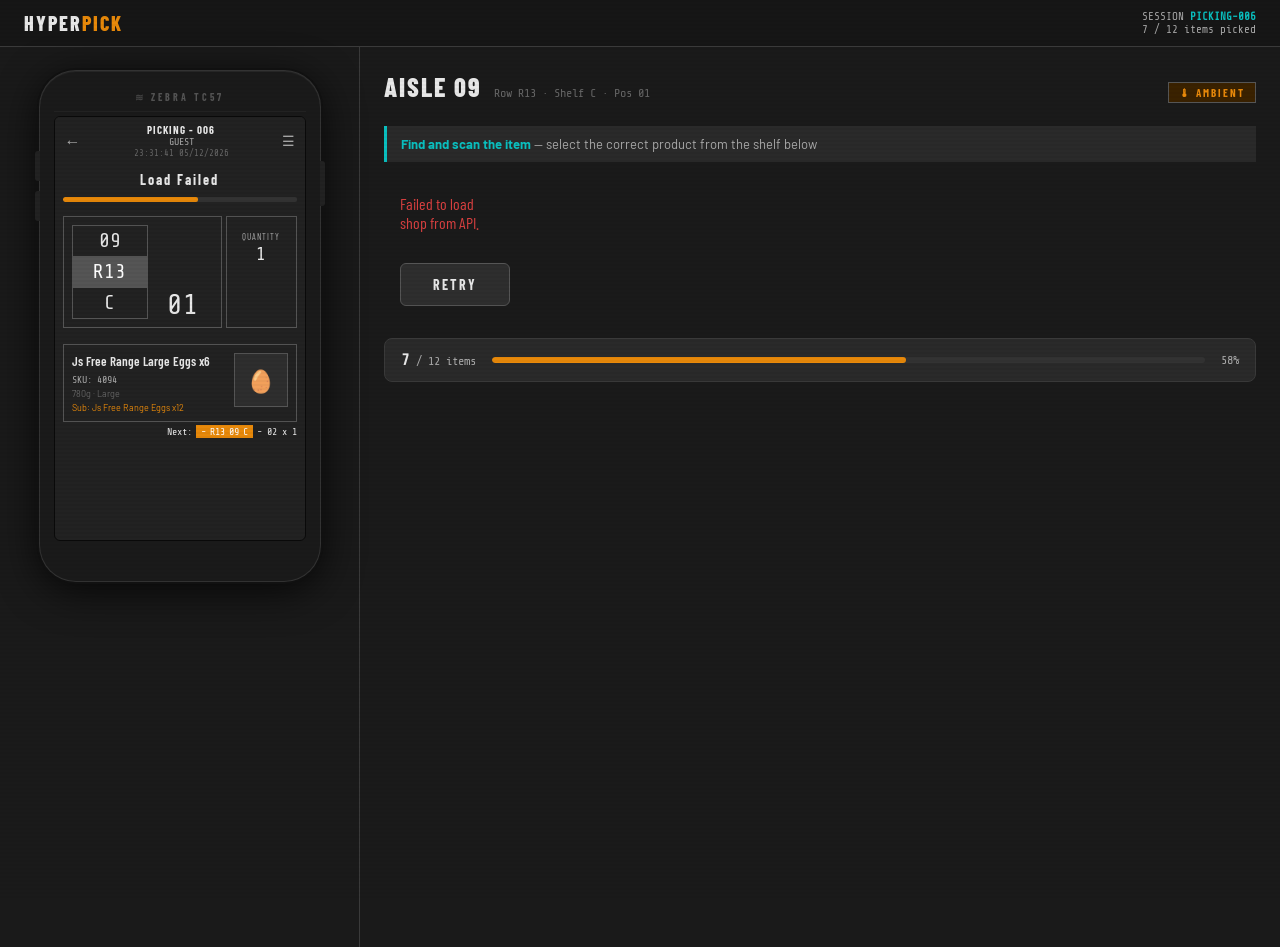
==== picksim-main.html @ 4a32a8c7 "Update" ====
<!DOCTYPE html>
<html lang="en">
<head>
<meta charset="UTF-8">
<meta name="viewport" content="width=device-width, initial-scale=1.0">
<title>HyperPick — Pick Simulator</title>
<link rel="preconnect" href="https://fonts.googleapis.com">
<link href="https://fonts.googleapis.com/css2?family=Share+Tech+Mono&family=Barlow+Condensed:wght@400;600;700;800&family=Barlow:wght@400;500;600&display=swap" rel="stylesheet">
<link rel="stylesheet" href="hyperpick.css">
</head>
<body>

<nav class="top-nav">
  <div class="logo">Hyper<span>Pick</span></div>
  <div class="session-info">
    SESSION <strong id="session-id">PICKING-006</strong><br>
    <span id="nav-progress">7 / 12 items picked</span>
  </div>
</nav>

<div class="main">

  <div class="handset-col">
    <div class="handset-device">
      <div class="zebra-bar">ZEBRA TC57</div>
      <div class="handset-screen">

        <div class="screen-header">
          <div class="back-btn">←</div>
          <div class="pick-info">
            <div class="pick-id" id="h-pick-id">PICKING - 006</div>
            <div class="picker-name">GUEST</div>
            <div class="pick-time" id="h-time">06:42:14 · 16/05/2025</div>
          </div>
          <div class="menu-btn">☰</div>
        </div>

        <div class="scan-prompt" id="h-prompt">Scan SKU</div>

        <div class="progress-bars">
          <div class="prog-bar-track">
            <div class="prog-bar-fill" id="h-prog-bar" style="width:58%"></div>
          </div>
        </div>

        <div class="location-grid" id="h-location">
          <div class="loc-stack-outer">
            <div class="loc-stack">
              <div class="loc-block">
                <div class="loc-val" id="h-aisle">09</div>
              </div>
              <div class="loc-block highlight">
                <div class="loc-val" id="h-row">R13</div>
              </div>
              <div class="loc-block">
                <div class="loc-val" id="h-shelf">C</div>
              </div>
            </div>
            <div class="loc-pos-block">
              <div class="loc-val" id="h-pos">01</div>
            </div>
          </div>
          <div class="qty-block">
            <div class="loc-label">Quantity</div>
            <div class="qty-val" id="h-qty">1</div>
          </div>
        </div>

        <div class="item-card">
          <div class="item-info">
            <div class="item-name" id="h-item-name">Js Free Range Large Eggs x6</div>
            <div class="item-sku" id="h-sku">SKU: 4094</div>
            <div class="item-meta" id="h-meta">780g · Large</div>
            <div class="item-sub" id="h-sub">Sub: Js Free Range Eggs x12</div>
          </div>
          <div class="item-img-box" id="h-img">🥚</div>
        </div>

        <div class="next-bar" id="h-next">
          <span class="next-label">Next: </span>
          <span class="next-tags-group">
            <span class="next-tag">-</span>
            <span class="next-tag" id="h-next-row">R13</span>
            <span class="next-tag" id="h-next-aisle">09</span>
            <span class="next-tag" id="h-next-shelf">C</span>
          </span>
          <span class="next-info" id="h-next-qty">- 02 x 1</span>
        </div>

        <div class="tote-prompt" id="h-tote-prompt">
          <div class="tote-label">Place in Tote</div>
          <div class="tote-number" id="h-tote-num">T · 04</div>
        </div>

        <div class="error-bar" id="h-error">
          <div class="error-text" id="h-error-text">WRONG ITEM</div>
        </div>

        <!-- Hamburger menu overlay — lives inside handset-screen -->
        <div class="menu-overlay" id="menu-overlay">
          <div class="menu-items">
            <div class="menu-item menu-item-orange">Item Not Available</div>
            <div class="menu-item">Location Updating</div>
            <div class="menu-item">Skip Item</div>
            <div class="menu-item">Skip Bay</div>
            <div class="menu-item">Poor Quality</div>
            <div class="menu-item">Tote Info</div>
            <div class="menu-item">Tote positions</div>
            <div class="menu-item">Call Supervisor</div>
          </div>
        </div>
      </div>
    </div>
  </div>

  <div class="aisle-col" id="aisle-col">

    <div id="pick-view">
      <div class="aisle-header" style="margin-bottom:16px;">
        <h2 id="a-aisle-title">Aisle 09</h2>
        <div class="aisle-sub" id="a-loc-sub">Row R13 · Shelf C · Pos 01</div>
        <div class="aisle-badge">🌡 AMBIENT</div>
      </div>
      <div class="instruction">
        <strong>Find and scan the item</strong> — select the correct product from the shelf below
      </div>
      <div class="items-grid" id="items-grid" style="margin-top:16px;"></div>
    </div>

    <div class="tote-section" id="tote-section">
      <div class="tote-section-header">📦 Select Tote</div>
      <div class="instruction">
        <strong>Place item in tote</strong> — scan the correct tote barcode on your trolley
      </div>
      <div class="totes-grid" id="totes-grid"></div>
    </div>

    <div class="session-complete" id="session-complete">
      <div class="complete-icon">✅</div>
      <div class="complete-title">Shop Complete!</div>
      <div class="complete-sub" id="complete-stats">All 12 items picked · Session PICKING-006</div>
      <button class="restart-btn" onclick="initSession()">Start New Session</button>
    </div>

    <div class="progress-footer" id="progress-footer">
      <div class="prog-text"><strong id="pf-picked">7</strong> / <span id="pf-total">12</span> items</div>
      <div class="prog-track-wide">
        <div class="prog-fill-wide" id="pf-bar" style="width:58%"></div>
      </div>
      <div class="prog-text" id="pf-pct">58%</div>
    </div>
  </div>
</div>

<script>
const API = "https://shop.hyperionserver.uk";

function toggleMenu() {
  const overlay = document.getElementById("menu-overlay");
  overlay.classList.toggle("visible");
  const t = document.getElementById("h-time");
  if (t) document.getElementById("menu-time").textContent = t.textContent;
}
document.querySelectorAll(".menu-btn").forEach(btn => btn.addEventListener("click", toggleMenu));
document.querySelectorAll(".back-btn").forEach(btn => btn.addEventListener("click", () => history.back()));

let session = {
  id: "PICKING-006", picker: "GUEST",
  pickList: [], currentIdx: 0, phase: "item",
  correctItemId: null, correctTote: null
};

function saveSession() {
  sessionStorage.setItem("hyperpick_session", JSON.stringify({
    pickList:   session.pickList,
    currentIdx: session.currentIdx,
    id:         session.id,
    picker:     session.picker
  }));
}

function shuffle(arr) {
  const a = [...arr];
  for (let i = a.length - 1; i > 0; i--) {
    const j = Math.floor(Math.random() * (i + 1));
    [a[i], a[j]] = [a[j], a[i]];
  }
  return a;
}
function fmt2(n) { return String(n).padStart(2, "0"); }
function updateClock() {
  const now = new Date();
  const t = `${fmt2(now.getHours())}:${fmt2(now.getMinutes())}:${fmt2(now.getSeconds())}`;
  const d = `${fmt2(now.getDate())}/${fmt2(now.getMonth()+1)}/${now.getFullYear()}`;
  document.getElementById("h-time").textContent = `${t} ${d}`;
}

// Show a loading state while fetching
function showLoading() {
  document.getElementById("h-prompt").textContent = "Loading...";
  document.getElementById("pick-view").style.display = "none";
  document.getElementById("progress-footer").style.display = "none";
}

function showLoadError() {
  document.getElementById("h-prompt").textContent = "Load Failed";
  document.getElementById("items-grid").innerHTML = `
    <div style="color:var(--red);font-family:var(--font-ui);padding:16px;">
      Failed to load shop from API.<br><br>
      <button class="restart-btn" onclick="initSession()">Retry</button>
    </div>`;
  document.getElementById("pick-view").style.display = "";
  document.getElementById("progress-footer").style.display = "";
}

async function initSession() {
  showLoading();
  try {
    const res = await fetch(`${API}/generate-shop`);
    if (!res.ok) throw new Error(`API returned ${res.status}`);
    const data = await res.json();

    // Map API response to the format renderCurrent() expects
    session.pickList = data.pick_list.map((item, idx) => ({
      id:       idx,
      name:     item.name,
      sku:      item.sku,
      emoji:    item.emoji,
      weight:   "",
      size:     item.size,
      aisle:    item.aisle,
      row:      item.row,
      shelf:    item.shelf,
      pos:      item.position,
      qty:      item.quantity,
      sub:      null,
      tote:     item.tote,       // pre-assigned tote from API
      allowSub: item.allow_sub,
    }));

    session.currentIdx = 0;
    session.phase      = "item";
    session.id         = "PICKING-" + fmt2(Math.floor(Math.random() * 99) + 1);

    document.getElementById("session-id").textContent = session.id;
    document.getElementById("session-complete").classList.remove("visible");
    document.getElementById("progress-footer").style.display = "";
    document.getElementById("pick-view").style.display = "";

    renderCurrent();
  } catch (e) {
    console.error("initSession failed:", e);
    showLoadError();
  }
}

function renderCurrent() {
  if (session.currentIdx >= session.pickList.length) { showComplete(); return; }
  session.phase = "item";
  const item = session.pickList[session.currentIdx];
  session.correctItemId = item.id;
  session.correctTote   = item.tote;  // use pre-assigned tote from API

  const total  = session.pickList.length;
  const picked = session.currentIdx;
  const pct    = Math.round((picked / total) * 100);
  const pctStr = pct + "%";

  document.getElementById("h-pick-id").textContent  = session.id;
  document.getElementById("h-aisle").textContent     = item.aisle;
  document.getElementById("h-row").textContent       = item.row;
  document.getElementById("h-shelf").textContent     = item.shelf;
  document.getElementById("h-pos").textContent       = item.pos;
  document.getElementById("h-qty").textContent       = item.qty;
  document.getElementById("h-item-name").textContent = item.name;
  document.getElementById("h-sku").textContent       = `SKU: ${item.sku}`;
  document.getElementById("h-meta").textContent      = `${item.size}`;
  document.getElementById("h-sub").textContent       = item.allowSub ? "Substitution allowed" : "No substitution";
  document.getElementById("h-img").textContent       = item.emoji;
  document.getElementById("h-prompt").textContent    = "Scan SKU";
  document.getElementById("h-tote-prompt").classList.remove("visible");
  document.getElementById("h-error").classList.remove("visible");

  const next = session.pickList[session.currentIdx + 1];
  if (next) {
    document.getElementById("h-next-row").textContent   = next.row;
    document.getElementById("h-next-aisle").textContent = next.aisle;
    document.getElementById("h-next-shelf").textContent = next.shelf;
    document.getElementById("h-next-qty").textContent   = `— ${next.pos} x ${next.qty}`;
  } else {
    // Last item — clear next bar
    document.getElementById("h-next-row").textContent   = "-";
    document.getElementById("h-next-aisle").textContent = "-";
    document.getElementById("h-next-shelf").textContent = "-";
    document.getElementById("h-next-qty").textContent   = "";
  }

  document.getElementById("h-prog-bar").style.width    = pctStr;
  document.getElementById("a-aisle-title").textContent = `Aisle ${item.aisle}`;
  document.getElementById("a-loc-sub").textContent     = `Row ${item.row} · Shelf ${item.shelf} · Pos ${item.pos}`;
  document.getElementById("pf-picked").textContent     = picked;
  document.getElementById("pf-total").textContent      = total;
  document.getElementById("pf-bar").style.width        = pctStr;
  document.getElementById("pf-pct").textContent        = pctStr;
  document.getElementById("nav-progress").textContent  = `${picked} / ${total} items picked`;

  // Get other items from same aisle first, fall back to any other item
    const sameAisle = session.pickList.filter(i => i.id !== item.id && i.aisle === item.aisle);
    const otherItems = session.pickList.filter(i => i.id !== item.id && i.aisle !== item.aisle);

    // Fill up to 7 distractors with same-aisle items first, then pad with others
    const distractors = shuffle([
      ...shuffle(sameAisle).slice(0, 7),
      ...shuffle(otherItems)
    ]).slice(0, 7);

    const displayItems = shuffle([item, ...distractors]);

  const grid = document.getElementById("items-grid");
  grid.innerHTML = "";
  displayItems.forEach(di => {
    const tile = document.createElement("div");
    tile.className   = "item-tile";
    tile.dataset.id  = di.id;
    tile.innerHTML   = `
      <div class="tile-img">${di.emoji}</div>
      <div class="tile-name">${di.name}</div>
      <div class="tile-loc">${di.aisle} · ${di.row} · ${di.shelf}${di.pos}</div>
      <div class="tile-weight">${di.size}</div>
      <div class="tile-sku">SKU: ${di.sku}</div>
    `;
    tile.addEventListener("click", () => handleItemClick(tile, di.id));
    grid.appendChild(tile);
  });

  document.getElementById("pick-view").style.display = "";
  document.getElementById("tote-section").classList.remove("visible");
  updateActiveIPH();
}

let errorTimer = null;
function showError(msg) {
  const bar = document.getElementById("h-error");
  document.getElementById("h-error-text").textContent = msg;
  bar.classList.add("visible");
  if (errorTimer) clearTimeout(errorTimer);
  errorTimer = setTimeout(() => bar.classList.remove("visible"), 2000);
}

function handleItemClick(tile, clickedId) {
  if (session.phase !== "item") return;
  if (clickedId === session.correctItemId) {
    tile.classList.add("correct");
    document.querySelectorAll(".item-tile").forEach(t => { if (t !== tile) t.classList.add("dimmed"); });
    const item = session.pickList[session.currentIdx];
    if (item.qty > 1) {
      setTimeout(() => {
        saveSession();
        window.location.href = `picksim-quantity.html?item=${encodeURIComponent(item.name)}&qty=${item.qty}&tote=${session.correctTote}`;
      }, 400);
    } else {
      setTimeout(() => {
        saveSession();
        window.location.href = `picksim-tote.html?item=${encodeURIComponent(item.name)}&qty=${item.qty}&tote=${session.correctTote}&id=T${String(Math.floor(Math.random()*90000)+10000)}`;
      }, 400);
    }
  } else {
    tile.classList.add("wrong");
    setTimeout(() => tile.classList.remove("wrong"), 400);
    showError("WRONG ITEM");
  }
}

function showComplete() {
  document.getElementById("pick-view").style.display = "none";
  document.getElementById("tote-section").classList.remove("visible");
  document.getElementById("progress-footer").style.display = "none";
  document.getElementById("h-prompt").textContent = "Shop Complete";
  document.getElementById("h-prog-bar").style.width = "100%";
  document.getElementById("complete-stats").textContent =
    `All ${session.pickList.length} items picked · Session ${session.id}`;
  document.getElementById("session-complete").classList.add("visible");
  document.getElementById("nav-progress").textContent =
    `${session.pickList.length} / ${session.pickList.length} — Complete ✓`;
}

function boot() {
  const saved = sessionStorage.getItem("hyperpick_session");
  if (saved) {
    const s = JSON.parse(saved);
    session.pickList   = s.pickList;
    session.currentIdx = s.currentIdx;
    session.id         = s.id;
    session.picker     = s.picker;
    sessionStorage.removeItem("hyperpick_session");
    renderCurrent();
  } else {
    initSession();
  }
}

function updateActiveIPH() {
  const start  = parseInt(sessionStorage.getItem("hyperpick_shop_start") || "0");
  const picked = parseInt(sessionStorage.getItem("hyperpick_items_picked") || "0");
  if (!start || picked === 0) return;

  const elapsedHours = (Date.now() - start) / 3600000;
  const iph = Math.round(picked / elapsedHours);

  // Update the handset progress bar tooltip or add an IPH display
  document.getElementById("h-active-iph").textContent = `IPH: ${iph}`;
}

setInterval(updateClock, 1000);
setInterval(updateActiveIPH, 10000);
updateClock();
boot();
</script>
</body>
</html>
---- hyperpick.css ----
/* ═══════════════════════════════════════════
   HyperPick — Shared Stylesheet
   Used by: picksim.html, home.html, tote.html, quantity.html
   ═══════════════════════════════════════════ */

:root {
  --bg-dark:         #1a1a1a;
  --bg-panel:        #222222;
  --bg-panel-bright: #282828;
  --bg-card:         #2a2a2a;
  --bg-header:       #161616;
  --orange:          #e8890a;
  --orange-dim:      #3a2200;
  --teal:            #0abfbf;
  --teal-dim:        #032a2a;
  --text-primary:    #e8e8e8;
  --text-dim:        #aaaaaa;
  --text-muted:      #666666;
  --border:          #3a3a3a;
  --border-bright:   #555555;
  --red:             #d94040;
  --red-dim:         #3a1010;
  --handset-w:       360px;
  --font-mono:       'Share Tech Mono', monospace;
  --font-ui:         'Barlow Condensed', sans-serif;
  --font-body:       'Barlow', sans-serif;
}

*, *::before, *::after { box-sizing: border-box; margin: 0; padding: 0; }

body {
  background: var(--bg-dark);
  color: var(--text-primary);
  font-family: var(--font-body);
  min-height: 100vh;
  display: flex;
  flex-direction: column;
  overflow-x: hidden;
}

/* Scanline overlay */
body::before {
  content: '';
  position: fixed;
  inset: 0;
  background: repeating-linear-gradient(
    0deg,
    transparent, transparent 2px,
    rgba(0,0,0,0.03) 2px, rgba(0,0,0,0.03) 4px
  );
  pointer-events: none;
  z-index: 1000;
}

/* ─── TOP NAV ─── */
.top-nav {
  background: var(--bg-header);
  border-bottom: 1px solid var(--border);
  padding: 10px 24px;
  display: flex;
  align-items: center;
  justify-content: space-between;
  flex-shrink: 0;
}
.top-nav .logo {
  font-family: var(--font-ui);
  font-weight: 800;
  font-size: 20px;
  letter-spacing: 2px;
  color: var(--text-primary);
  text-transform: uppercase;
}
.top-nav .logo span { color: var(--orange); }
.top-nav .session-info {
  font-family: var(--font-mono);
  font-size: 11px;
  color: var(--text-dim);
  text-align: right;
}
.top-nav .session-info strong { color: var(--teal); }

/* ─── MAIN LAYOUT ─── */
.main {
  display: flex;
  flex: 1;
  gap: 0;
  align-items: stretch;
}

/* ─── HANDSET COLUMN ─── */
.handset-col {
  width: 360px;
  min-width: 360px;
  display: flex;
  flex-direction: column;
  align-items: center;
  padding: 24px 20px;
  background: var(--bg-dark);
  border-right: 1px solid var(--border);
  min-height: 100vh;
}

/* ─── DEVICE SHELL ─── */
.handset-device {
  width: 280px;
  min-height: 510px;
  background: #1a1a1a;
  border-radius: 36px;
  padding: 14px;
  padding-bottom: 40px;
  box-shadow:
    0 0 0 1px #333,
    0 0 0 3px #111,
    0 8px 40px rgba(0,0,0,0.8),
    inset 0 1px 0 rgba(255,255,255,0.05);
  position: relative;
  display: flex;
  flex-direction: column;
}

/* Side buttons */
.handset-device::before {
  content: '';
  position: absolute;
  left: -5px; top: 80px;
  width: 5px; height: 30px;
  background: #222;
  border-radius: 3px 0 0 3px;
  box-shadow: 0 40px 0 #222;
}
.handset-device::after {
  content: '';
  position: absolute;
  right: -5px; top: 90px;
  width: 5px; height: 45px;
  background: #222;
  border-radius: 0 3px 3px 0;
}

/* Zebra logo bar */
.zebra-bar {
  text-align: center;
  padding: 6px 0 8px;
  font-family: var(--font-ui);
  font-size: 10px;
  font-weight: 700;
  letter-spacing: 3px;
  color: #555;
  text-transform: uppercase;
  border-bottom: 1px solid #222;
  margin-bottom: 4px;
}
.zebra-bar::before { content: '≋ '; color: #444; }

/* ─── HANDSET SCREEN ─── */
.handset-screen {
  background: var(--bg-panel);
  border-radius: 6px;
  overflow: hidden;
  border: 1px solid #0a0a0a;
  flex: 1;
  display: flex;
  flex-direction: column;
  min-height: 0;
  position: relative;
}

/* Screen header */
.screen-header {
  background: var(--bg-panel);
  padding: 6px 10px;
  display: flex;
  align-items: center;
  justify-content: space-between;
}
.screen-header .back-btn,
.back-btn {
  font-size: 16px;
  color: var(--text-dim);
  cursor: pointer;
  line-height: 1;
}
.screen-header .pick-info,
.pick-info { text-align: center; flex: 1; }
.screen-header .pick-id,
.pick-id {
  font-family: var(--font-ui);
  font-size: 11px;
  font-weight: 700;
  letter-spacing: 1px;
  color: var(--text-primary);
}
.screen-header .picker-name,
.picker-name {
  font-family: var(--font-mono);
  font-size: 10px;
  color: var(--text-dim);
}
.screen-header .pick-time,
.pick-time {
  font-family: var(--font-mono);
  font-size: 9px;
  color: var(--text-muted);
  margin-top: 1px;
}
.screen-header .menu-btn,
.menu-btn {
  font-size: 14px;
  color: var(--text-dim);
  cursor: pointer;
}

/* Screen title (shared across tote, home, qty) */
.screen-title {
  text-align: center;
  padding: 12px 8px 10px;
  font-family: var(--font-ui);
  font-size: 18px;
  font-weight: 800;
  color: var(--text-primary);
  letter-spacing: 0.5px;
}

/* ─── PROGRESS BAR (picksim) ─── */
.progress-bars {
  padding: 4px 8px 6px;
  background: var(--bg-panel);
}
.prog-bar-track {
  height: 5px;
  background: #333;
  border-radius: 2px;
  overflow: hidden;
}
.prog-bar-fill {
  height: 100%;
  border-radius: 2px;
  transition: width 0.5s ease;
  background: var(--orange);
}

/* Scan prompt */
.scan-prompt {
  text-align: center;
  padding: 7px 8px 5px;
  font-family: var(--font-ui);
  font-size: 14px;
  font-weight: 700;
  letter-spacing: 2px;
  color: var(--text-primary);
  background: transparent;
}

/* ─── LOCATION GRID (picksim) ─── */
.location-grid {
  display: flex;
  flex-direction: row;
  gap: 4px;
  padding: 8px;
  align-items: stretch;
}
.loc-stack-outer {
  display: flex;
  flex-direction: row;
  flex: 1.9;
  border: 1px solid var(--border-bright);
  overflow: visible;
  gap: 4px;
  padding: 8px;
  align-items: stretch;
}
.loc-stack {
  display: flex;
  flex-direction: column;
  flex: 1.2;
  gap: 0;
}
.loc-block {
  background: transparent;
  border: 1px solid var(--border-bright);
  border-radius: 0;
  display: flex;
  align-items: center;
  justify-content: center;
  padding: 5px 0;
  flex: 1;
  margin-top: -1px;
}
.loc-stack .loc-block:first-child { margin-top: 0; }
.loc-block.highlight {
  background: var(--border-bright);
  border-color: var(--border-bright);
  z-index: 1;
  position: relative;
}
.loc-block.highlight .loc-val { color: #fff; }
.loc-block .loc-label {
  font-family: var(--font-mono);
  font-size: 8px;
  color: var(--text-muted);
  text-transform: uppercase;
  letter-spacing: 1px;
}
.loc-block .loc-val {
  font-family: var(--font-mono);
  font-size: 20px;
  font-weight: 400;
  color: var(--text-primary);
  line-height: 1;
}
.loc-pos-block {
  background: transparent;
  border: none;
  display: flex;
  flex-direction: column;
  align-items: center;
  justify-content: flex-end;
  padding: 0 8px;
  font-family: var(--font-mono);
  font-size: 8px;
  color: var(--text-muted);
  text-transform: uppercase;
  letter-spacing: 1px;
  flex: 0.7;
}
.loc-pos-block .loc-val {
  font-family: var(--font-mono);
  font-size: 28px;
  color: var(--text-primary);
  line-height: 1;
}
.qty-block {
  background: transparent;
  border: 1px solid var(--border-bright);
  display: flex;
  flex-direction: column;
  align-items: center;
  justify-content: flex-start;
  padding: 14px 8px;
  flex: 0.7;
  gap: 3px;
}
.qty-block .loc-label {
  font-family: var(--font-ui);
  font-size: 9px;
  color: var(--text-dim);
  letter-spacing: 1px;
  text-transform: uppercase;
}
.qty-block .qty-val {
  font-family: var(--font-mono);
  font-size: 18px;
  color: var(--text-primary);
  line-height: 1;
}

/* ─── ITEM CARD (picksim) ─── */
.item-card {
  margin: 8px 8px 0 8px;
  padding: 8px;
  border: 1px solid var(--border-bright);
  background: transparent;
  display: flex;
  align-items: flex-start;
  gap: 8px;
}
.item-card .item-info { flex: 1; }
.item-card .item-name {
  font-family: var(--font-ui);
  font-size: 13px;
  font-weight: 600;
  color: var(--text-primary);
  line-height: 1.3;
  margin-bottom: 4px;
}
.item-card .item-sku {
  font-family: var(--font-mono);
  font-size: 10px;
  color: var(--text-dim);
}
.item-card .item-meta {
  font-family: var(--font-body);
  font-size: 9px;
  color: var(--text-muted);
  margin-top: 3px;
}
.item-card .item-sub {
  font-size: 9px;
  color: var(--orange);
  margin-top: 3px;
  font-family: var(--font-body);
}
.item-img-box {
  width: 54px;
  height: 54px;
  background: #2e2e2e;
  border: 1px solid var(--border-bright);
  overflow: hidden;
  flex-shrink: 0;
  display: flex;
  align-items: center;
  justify-content: center;
  font-size: 22px;
}

/* ─── NEXT BAR (picksim) ─── */
.next-bar {
  padding: 3px 8px 6px 8px;
  background: transparent;
  display: flex;
  align-items: center;
  justify-content: flex-end;
  gap: 4px;
  flex-wrap: wrap;
}
.next-bar .next-label {
  font-family: var(--font-mono);
  font-size: 10px;
  color: var(--text-primary);
  flex-shrink: 0;
}
.next-tags-group {
  background: var(--orange);
  display: inline-flex;
  align-items: center;
  padding: 1px 5px;
  gap: 4px;
}
.next-bar .next-tag {
  font-family: var(--font-mono);
  font-size: 10px;
  background: transparent;
  color: #fff;
  border: none;
  padding: 0;
}
.next-bar .next-info {
  font-family: var(--font-mono);
  font-size: 10px;
  color: var(--text-primary);
}

/* ─── TOTE PROMPT (picksim) ─── */
.tote-prompt {
  display: none;
  padding: 8px;
  background: transparent;
  border-top: 1px solid var(--teal);
  text-align: center;
}
.tote-prompt.visible { display: block; }
.tote-prompt .tote-label {
  font-family: var(--font-ui);
  font-size: 11px;
  font-weight: 700;
  color: var(--teal);
  letter-spacing: 2px;
  text-transform: uppercase;
  margin-bottom: 4px;
}
.tote-prompt .tote-number {
  font-family: var(--font-mono);
  font-size: 28px;
  color: var(--teal);
  letter-spacing: 4px;
}

/* ─── ERROR BAR (shared) ─── */
.error-bar {
  display: none;
  padding: 7px 10px;
  background: var(--red);
  text-align: center;
  margin-top: auto;
}
.error-bar.visible { display: block; }
.error-bar .error-text {
  font-family: var(--font-ui);
  font-size: 13px;
  font-weight: 700;
  letter-spacing: 1px;
  color: #fff;
  text-transform: uppercase;
}

/* ─── RIGHT AISLE COLUMN (picksim) ─── */
.aisle-col {
  flex: 1;
  display: flex;
  flex-direction: column;
  padding: 24px;
  gap: 16px;
  overflow-y: auto;
}
.aisle-header { display: flex; align-items: baseline; gap: 12px; }
.aisle-header h2 {
  font-family: var(--font-ui);
  font-size: 26px;
  font-weight: 800;
  letter-spacing: 2px;
  text-transform: uppercase;
  color: var(--text-primary);
  margin-bottom: 8px;
}
.aisle-header .aisle-sub {
  font-family: var(--font-mono);
  font-size: 12px;
  color: var(--text-muted);
}
.aisle-header .aisle-badge {
  margin-left: auto;
  font-family: var(--font-ui);
  font-size: 11px;
  font-weight: 700;
  letter-spacing: 2px;
  padding: 3px 10px;
  text-transform: uppercase;
  background: var(--orange-dim);
  color: var(--orange);
  border: 1px solid var(--border-bright);
}
.instruction {
  font-family: var(--font-body);
  font-size: 13px;
  color: var(--text-dim);
  padding: 10px 14px;
  background: var(--bg-card);
  border-left: 3px solid var(--teal);
}
.instruction strong { color: var(--teal); }

/* ─── ITEM GRID (picksim) ─── */
.items-grid {
  display: grid;
  grid-template-columns: repeat(auto-fill, minmax(120px, 1fr));
  gap: 12px;
}
.item-tile {
  background: var(--bg-card);
  border: 1px solid var(--border);
  padding: 14px;
  cursor: pointer;
  transition: all 0.15s ease;
  display: flex;
  flex-direction: column;
  gap: 10px;
  position: relative;
  overflow: hidden;
  user-select: none;
}
.item-tile::before {
  content: '';
  position: absolute;
  inset: 0;
  background: radial-gradient(circle at 50% 0%, rgba(255,255,255,0.04), transparent 70%);
  opacity: 0;
  transition: opacity 0.2s;
}
.item-tile:hover::before { opacity: 1; }
.item-tile:hover {
  border-color: var(--border-bright);
  transform: translateY(-2px);
  box-shadow: 0 4px 20px rgba(0,0,0,0.5);
}
.item-tile:active { transform: translateY(0); }
.item-tile.correct { border-color: var(--teal) !important; background: var(--teal-dim) !important; animation: correctPulse 0.4s ease; }
.item-tile.wrong   { border-color: var(--red)  !important; background: var(--red-dim)  !important; animation: shake 0.35s ease; }
.item-tile.dimmed  { opacity: 0.3; pointer-events: none; }
.tile-img {
  width: 100%;
  aspect-ratio: 1;
  background: #2e2e2e;
  display: flex;
  align-items: center;
  justify-content: center;
  font-size: 42px;
  border: 1px solid var(--border);
}
.tile-name { font-family: var(--font-ui); font-size: 13px; font-weight: 600; color: var(--text-primary); line-height: 1.3; }
.tile-loc  { font-family: var(--font-mono); font-size: 10px; color: var(--text-muted); }
.tile-weight { font-family: var(--font-body); font-size: 10px; color: var(--text-muted); }
.tile-sku {
  font-family: var(--font-mono);
  font-size: 9px;
  color: var(--text-muted);
  margin-top: auto;
  padding-top: 6px;
  border-top: 1px solid var(--border);
}

/* ─── TOTE GRID (picksim + tote.html) ─── */
.totes-grid {
  display: grid;
  grid-template-columns: repeat(4, 1fr);
  gap: 10px;
  margin-top: 8px;
}
.tote-tile {
  background: var(--bg-card);
  border: 2px solid var(--border-bright);
  border-radius: 8px;
  padding: 16px 10px;
  cursor: pointer;
  transition: all 0.15s ease;
  text-align: center;
  display: flex;
  flex-direction: column;
  align-items: center;
  gap: 6px;
  user-select: none;
}
.tote-tile:hover { border-color: var(--orange); transform: translateY(-2px); }
.tote-tile:active { transform: translateY(0); }
.tote-tile.correct-tote { border-color: var(--orange); background: var(--orange-dim); animation: correctPulse 0.4s ease; }
.tote-tile.wrong-tote   { border-color: var(--red);    background: var(--red-dim);    animation: shake 0.35s ease; }
.tote-icon { font-size: 28px; }
.tote-num  { font-family: var(--font-mono); font-size: 18px; color: var(--text-primary); font-weight: 700; }
.tote-barcode { font-family: var(--font-mono); font-size: 8px; color: var(--text-muted); letter-spacing: 1px; }
.tote-section { display: none; flex-direction: column; gap: 12px; }
.tote-section.visible { display: flex; }
.tote-section-header {
  font-family: var(--font-ui);
  font-size: 18px;
  font-weight: 800;
  letter-spacing: 2px;
  text-transform: uppercase;
  color: var(--text-primary);
}

/* ─── HAMBURGER MENU OVERLAY ─── */
.menu-overlay {
  display: none;
  position: absolute;
  top: 42px;
  right: 0;
  bottom: 0;
  width: 95%;
  z-index: 100;
  flex-direction: column;
  background: var(--bg-panel-bright);
  overflow: hidden;
}
.menu-overlay.visible {
  display: flex;
}
.menu-items {
  display: flex;
  flex-direction: column;
  flex: 1;
  overflow-y: auto;
  padding-top: 4px;
}
.menu-item {
  border: 1px solid var(--text-primary);
  margin: 2px 10px;
  padding: 8px 8px;
  font-family: var(--font-ui);
  font-size: 12px;
  font-weight:600;
  color: var(--text-primary);
  letter-spacing: 0.5px;
  cursor: pointer;
  display: flex;
  align-items: center;
  justify-content: space-between;
  transition: background 0.1s;
  user-select: none;
}
.menu-item:hover  { background: rgba(255,255,255,0.04); }


/* ─── PROGRESS FOOTER (picksim) ─── */
.progress-footer {
  margin-top: 0;
  padding: 12px 16px;
  background: var(--bg-card);
  border: 1px solid var(--border);
  border-radius: 8px;
  display: flex;
  align-items: center;
  gap: 16px;
}
.prog-text { font-family: var(--font-mono); font-size: 12px; color: var(--text-dim); }
.prog-text strong { color: var(--text-primary); font-size: 16px; }
.prog-track-wide { flex: 1; height: 6px; background: #333; border-radius: 3px; overflow: hidden; }
.prog-fill-wide  { height: 100%; background: var(--orange); border-radius: 3px; transition: width 0.5s ease; }

/* ─── SESSION COMPLETE (picksim) ─── */
.session-complete {
  display: none;
  flex-direction: column;
  align-items: center;
  justify-content: center;
  flex: 1;
  gap: 16px;
  text-align: center;
  padding: 40px;
}
.session-complete.visible { display: flex; }
.complete-icon  { font-size: 64px; }
.complete-title {
  font-family: var(--font-ui);
  font-size: 36px;
  font-weight: 800;
  letter-spacing: 3px;
  color: var(--text-primary);
  text-transform: uppercase;
}
.complete-sub { font-family: var(--font-mono); font-size: 13px; color: var(--text-dim); }
.restart-btn {
  margin-top: 12px;
  padding: 12px 32px;
  background: #2e2e2e;
  border: 1px solid var(--border-bright);
  border-radius: 6px;
  color: var(--text-primary);
  font-family: var(--font-ui);
  font-size: 14px;
  font-weight: 700;
  letter-spacing: 2px;
  text-transform: uppercase;
  cursor: pointer;
  transition: all 0.15s ease;
}
.restart-btn:hover { background: #3a3a3a; transform: translateY(-1px); }

/* ─── ITEM ROW BOX (tote.html) ─── */
.item-row-box {
  margin: 0 8px 8px 8px;
  padding: 10px 12px;
  border: 1px solid var(--border-bright);
  display: flex;
  align-items: center;
  justify-content: space-between;
  gap: 8px;
}
.item-row-name {
  font-family: var(--font-body);
  font-size: 12px;
  font-weight: 600;
  color: var(--text-primary);
  line-height: 1.4;
  flex: 1;
}
.item-row-qty {
  font-family: var(--font-mono);
  font-size: 20px;
  color: var(--text-primary);
  flex-shrink: 0;
}

/* ─── TOTE INFO BOX (tote.html + quantity.html) ─── */
.tote-info-box {
  margin: 0 8px 8px 8px;
  padding: 12px;
  border: 1px solid var(--border-bright);
  display: flex;
  flex-direction: column;
  gap: 6px;
}
.tote-row { display: flex; align-items: center; gap: 8px; }
.tote-row-label {
  font-family: var(--font-ui);
  font-size: 12px;
  font-weight: 700;
  color: var(--text-primary);
  min-width: 36px;
}
.tote-badge {
  background: var(--orange);
  color: #fff;
  font-family: var(--font-mono);
  font-size: 13px;
  font-weight: 700;
  padding: 3px 10px;
  letter-spacing: 1px;
}
.tagged-badge {
  margin-left: auto;
  display: flex;
  align-items: center;
  gap: 5px;
  border: 1px solid var(--border-bright);
  padding: 3px 8px;
  font-family: var(--font-ui);
  font-size: 11px;
  color: var(--text-dim);
  letter-spacing: 0.5px;
}
.tote-id-row { display: flex; align-items: center; gap: 8px; }
.tote-id-label {
  font-family: var(--font-ui);
  font-size: 12px;
  font-weight: 700;
  color: var(--text-primary);
  min-width: 36px;
}
.tote-id-val {
  font-family: var(--font-mono);
  font-size: 13px;
  color: var(--text-primary);
  letter-spacing: 1px;
}

/* ─── SCAN AREA (tote.html) ─── */
.scan-area {
  flex: 1;
  display: flex;
  flex-direction: column;
  align-items: center;
  justify-content: center;
  gap: 10px;
}
.barcode-icon {
  font-size: 36px;
  color: var(--text-muted);
  opacity: 0.6;
  animation: blink 2s ease-in-out infinite;
}
@keyframes blink {
  0%, 100% { opacity: 0.6; }
  50%       { opacity: 1; }
}

/* ─── BOTTOM BAR (tote.html) ─── */
.bottom-bar {
  padding: 0 8px 8px 8px;
  display: flex;
  align-items: center;
  justify-content: space-between;
}
.keyboard-btn {
  width: 40px;
  height: 40px;
  background: var(--orange);
  border: none;
  border-radius: 50%;
  display: flex;
  align-items: center;
  justify-content: center;
  cursor: pointer;
  font-size: 16px;
  transition: opacity 0.15s;
}
.keyboard-btn:hover { opacity: 0.85; }
.home-btn {
  width: 32px;
  height: 32px;
  background: transparent;
  border: none;
  color: var(--text-dim);
  font-size: 18px;
  cursor: pointer;
  display: flex;
  align-items: center;
  justify-content: center;
  transition: color 0.15s;
}
.home-btn:hover { color: var(--text-primary); }

/* ─── TOTE ERROR BAR (tote.html fixed position) ─── */
.error-bar-fixed {
  display: none;
  padding: 7px 10px;
  background: var(--red);
  text-align: center;
  position: fixed;
  bottom: 0; left: 0; right: 0;
  z-index: 999;
}
.error-bar-fixed.visible { display: block; }

/* ─── HOME SCREEN (home.html) ─── */
.info-section {
  border: 1px solid var(--border-bright);
  margin: 1px 8px 0 8px;
  overflow: hidden;
}
.info-row {
  display: flex;
  border-bottom: 1px solid var(--border-bright);
}
.info-row:last-child { border-bottom: none; }
.info-label {
  font-family: var(--font-ui);
  font-size: 11px;
  font-weight: 700;
  color: var(--text-primary);
  padding: 3px 8px;
  flex: 1.4;
  border-right: 1px solid var(--border-bright);
  display: flex;
  align-items: center;
  background: transparent;
  letter-spacing: 0.3px;
}
.info-value {
  font-family: var(--font-ui);
  font-size: 11px;
  color: var(--text-primary);
  padding: 0 8px;
  flex: 1;
  display: flex;
  align-items: center;
  background: transparent;
}
.iph-section .info-label { flex: 1.8; }
.section-gap { height: 8px; }
.timer-row {
  display: flex;
  align-items: center;
  justify-content: center;
  gap: 6px;
  padding: 7px 8px;
  margin-top: 3px;
}
.timer-icon { font-size: 13px; color: var(--text-primary); }
.timer-val  { font-family: var(--font-mono); font-size: 13px; color: var(--text-primary); letter-spacing: 2px; }
.continue-btn {
  margin: 0 8px 8px 8px;
  padding: 4px;
  background: var(--orange);
  border: none;
  color: #fff;
  font-family: var(--font-ui);
  font-size: 12px;
  font-weight: 800;
  letter-spacing: 2px;
  cursor: pointer;
  text-align: center;
  transition: opacity 0.15s;
}
.continue-btn:hover { opacity: 0.9; }
.continue-btn:active { opacity: 0.75; }

/* ─── QUANTITY SCREEN (quantity.html) ─── */
.confirm-title {
  text-align: center;
  padding: 10px 8px 8px;
  font-family: var(--font-ui);
  font-size: 18px;
  font-weight: 800;
  letter-spacing: 0.5px;
  color: var(--text-primary);
}
.item-name-box {
  margin: 0 8px 6px 8px;
  padding: 8px 10px;
  border: 1px solid var(--border-bright);
  font-family: var(--font-body);
  font-size: 12px;
  color: var(--text-primary);
  line-height: 1.4;
}
.qty-control-box {
  margin: 0 8px 6px 8px;
  padding: 10px;
  border: 1px solid var(--border-bright);
  display: flex;
  flex-direction: column;
  gap: 8px;
}
.qty-control-label {
  font-family: var(--font-ui);
  font-size: 13px;
  font-weight: 700;
  color: var(--text-primary);
  letter-spacing: 0.5px;
}
.qty-control-row { display: flex; align-items: center; gap: 8px; }
.qty-btn {
  width: 38px;
  height: 38px;
  border: 2px solid var(--orange);
  background: transparent;
  color: var(--orange);
  font-size: 22px;
  font-family: var(--font-mono);
  cursor: pointer;
  display: flex;
  align-items: center;
  justify-content: center;
  transition: background 0.1s;
  user-select: none;
}
.qty-btn:hover { background: var(--orange-dim); }
.qty-btn:active { background: var(--orange); }
.qty-btn.disabled { border-color: transparent; color: var(--text-muted); }
.qty-btn.disabled:hover { background: transparent; }
.qty-display {
  width: 38px;
  height: 38px;
  background: var(--border-bright);
  display: flex;
  align-items: center;
  justify-content: center;
  font-family: var(--font-mono);
  font-size: 18px;
  color: var(--text-primary);
}
.confirm-btn-row {
  margin-top: auto;
  padding: 0 8px 8px 8px;
  display: flex;
}
.confirm-btn {
  flex: 1;
  padding: 11px;
  background: var(--orange);
  border: none;
  color: #fff;
  font-family: var(--font-ui);
  font-size: 16px;
  font-weight: 800;
  letter-spacing: 2px;
  text-transform: uppercase;
  cursor: pointer;
  transition: opacity 0.15s;
  text-align: center;
}
.confirm-btn:hover { opacity: 0.9; }

/* ─── ANIMATIONS (shared) ─── */
@keyframes correctPulse {
  0%   { box-shadow: 0 0 0 0   rgba(232,137,10,0.6); }
  50%  { box-shadow: 0 0 0 12px rgba(232,137,10,0);   }
  100% { box-shadow: 0 0 0 0   rgba(232,137,10,0);   }
}
@keyframes shake {
  0%,100% { transform: translateX(0); }
  20%     { transform: translateX(-6px); }
  40%     { transform: translateX(6px); }
  60%     { transform: translateX(-4px); }
  80%     { transform: translateX(4px); }
}

/* ─── RESPONSIVE ─── */
@media (max-width: 700px) {
  .main { flex-direction: column; }
  .handset-col {
    width: 100%;
    min-width: unset;
    border-right: none;
    border-bottom: 1px solid var(--border);
    min-height: unset;
    padding: 16px;
  }
  .aisle-col { padding: 16px; }
  .items-grid { grid-template-columns: repeat(2, 1fr); }
  .totes-grid { grid-template-columns: repeat(4, 1fr); }
}
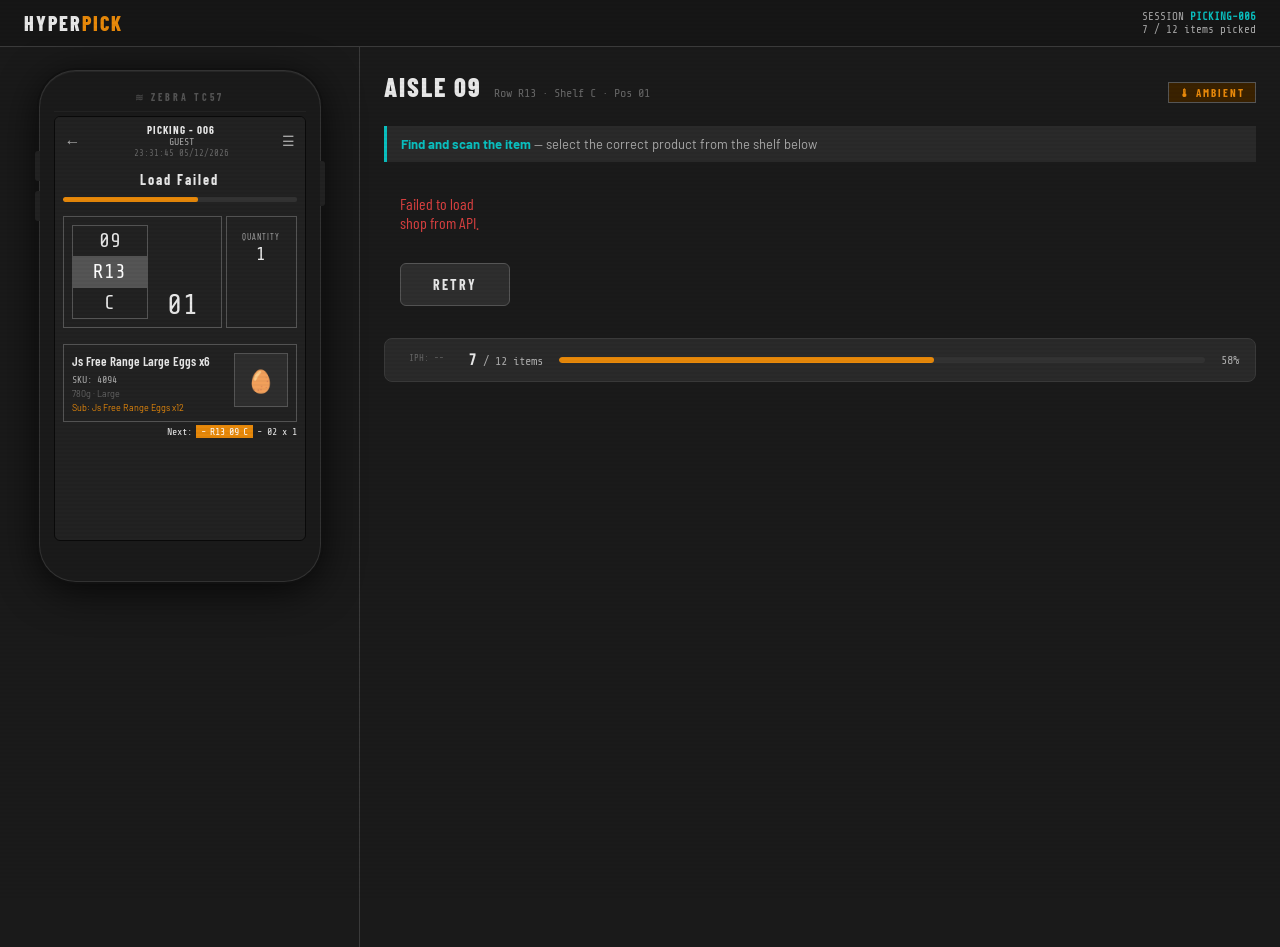
==== commit 3ce63f98: "Update" ====
--- a/picksim-main.html
+++ b/picksim-main.html
@@ -143,6 +143,10 @@
     </div>
 
     <div class="progress-footer" id="progress-footer">
+        <!-- Active IPH display -->
+<div style="text-align:right; padding: 0 8px 4px; font-family:var(--font-mono); font-size:9px; color:var(--text-muted);">
+  <span id="h-active-iph">IPH: --</span>
+</div>
       <div class="prog-text"><strong id="pf-picked">7</strong> / <span id="pf-total">12</span> items</div>
       <div class="prog-track-wide">
         <div class="prog-fill-wide" id="pf-bar" style="width:58%"></div>
@@ -372,16 +376,27 @@
 }
 
 function showComplete() {
-  document.getElementById("pick-view").style.display = "none";
-  document.getElementById("tote-section").classList.remove("visible");
-  document.getElementById("progress-footer").style.display = "none";
-  document.getElementById("h-prompt").textContent = "Shop Complete";
-  document.getElementById("h-prog-bar").style.width = "100%";
-  document.getElementById("complete-stats").textContent =
-    `All ${session.pickList.length} items picked · Session ${session.id}`;
-  document.getElementById("session-complete").classList.add("visible");
-  document.getElementById("nav-progress").textContent =
-    `${session.pickList.length} / ${session.pickList.length} — Complete ✓`;
+  // Calculate final IPH for this shop
+  const start   = parseInt(sessionStorage.getItem("hyperpick_shop_start") || "0");
+  const picked  = parseInt(sessionStorage.getItem("hyperpick_items_picked") || "0");
+  let finalIPH  = 0;
+  if (start && picked > 0) {
+    const elapsedHours = (Date.now() - start) / 3600000;
+    finalIPH = Math.round(picked / elapsedHours);
+  }
+
+  // Save IPH to localStorage so home screen can display it
+  localStorage.setItem("hyperpick_last_iph", finalIPH);
+
+  // Clear shop tracking
+  sessionStorage.removeItem("hyperpick_shop_start");
+  sessionStorage.removeItem("hyperpick_items_picked");
+  sessionStorage.removeItem("hyperpick_session");
+
+  // Redirect to home after short delay so user sees completion briefly
+  setTimeout(() => {
+    window.location.href = "index.html";
+  }, 2000);
 }
 
 function boot() {
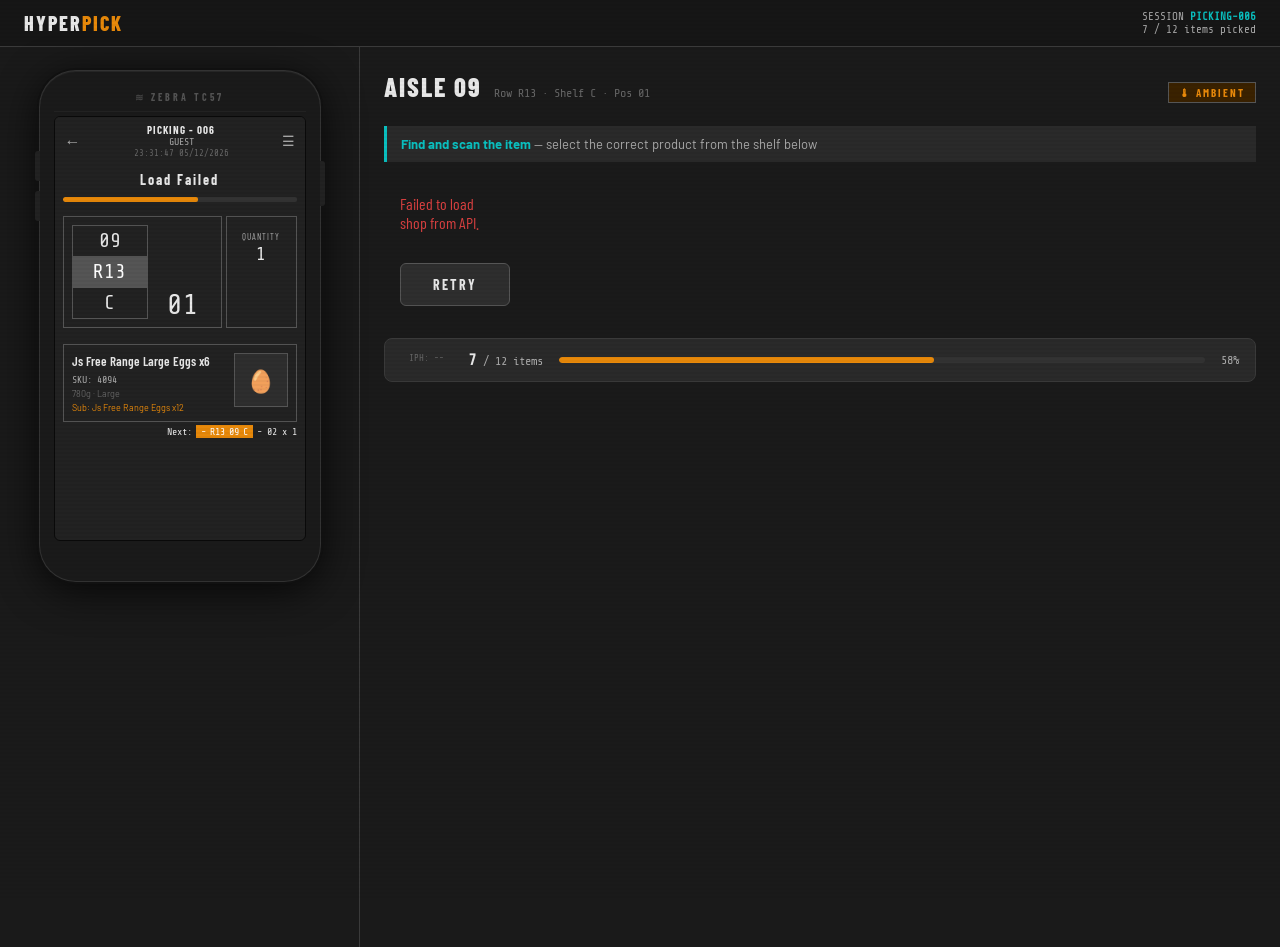
==== commit a67fd403: "Update" ====
--- a/picksim-main.html
+++ b/picksim-main.html
@@ -258,7 +258,7 @@
   }
 }
 
-function renderCurrent() {
+async function renderCurrent() {
   if (session.currentIdx >= session.pickList.length) { showComplete(); return; }
   session.phase = "item";
   const item = session.pickList[session.currentIdx];
@@ -309,15 +309,10 @@
   document.getElementById("nav-progress").textContent  = `${picked} / ${total} items picked`;
 
   // Get other items from same aisle first, fall back to any other item
-    const sameAisle = session.pickList.filter(i => i.id !== item.id && i.aisle === item.aisle);
-    const otherItems = session.pickList.filter(i => i.id !== item.id && i.aisle !== item.aisle);
-
-    // Fill up to 7 distractors with same-aisle items first, then pad with others
-    const distractors = shuffle([
-      ...shuffle(sameAisle).slice(0, 7),
-      ...shuffle(otherItems)
-    ]).slice(0, 7);
-
+    const aislePool = await getAisleItems(item.aisle);
+    const distractors = shuffle(
+      aislePool.filter(i => i.sku !== item.sku)
+    ).slice(0, 7);
     const displayItems = shuffle([item, ...distractors]);
 
   const grid = document.getElementById("items-grid");
@@ -349,6 +344,23 @@
   bar.classList.add("visible");
   if (errorTimer) clearTimeout(errorTimer);
   errorTimer = setTimeout(() => bar.classList.remove("visible"), 2000);
+}
+
+async function getAisleItems(aisle) {
+  const res = await fetch(`${API}/items?aisle=${aisle}&limit=50`);
+  const data = await res.json();
+  return data.items.map(item => ({
+    id:    "pool-" + item.sku,
+    name:  item.name,
+    sku:   item.sku,
+    emoji: item.emoji,
+    size:  item.size,
+    aisle: item.aisle,
+    row:   item.row,
+    shelf: item.shelf,
+    pos:   item.position,
+    qty:   1,
+  }));
 }
 
 function handleItemClick(tile, clickedId) {
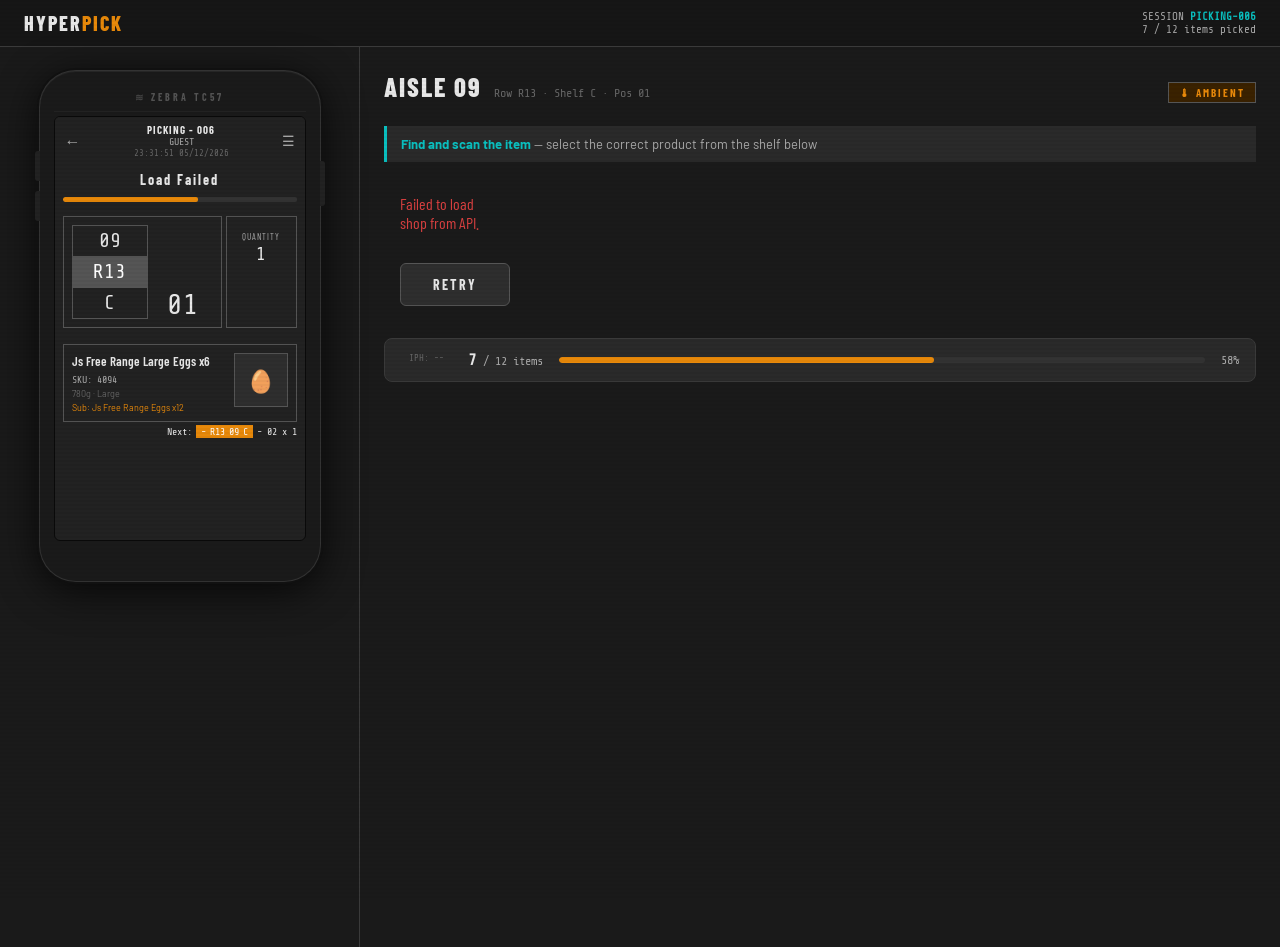
==== commit be0da828: "Update" ====
--- a/picksim-main.html
+++ b/picksim-main.html
@@ -158,6 +158,8 @@
 
 <script>
 const API = "https://shop.hyperionserver.uk";
+let simulatedSeconds  = 0;
+let lastAisle = null;
 
 function toggleMenu() {
   const overlay = document.getElementById("menu-overlay");
@@ -176,10 +178,12 @@
 
 function saveSession() {
   sessionStorage.setItem("hyperpick_session", JSON.stringify({
-    pickList:   session.pickList,
-    currentIdx: session.currentIdx,
-    id:         session.id,
-    picker:     session.picker
+    pickList:         session.pickList,
+    currentIdx:       session.currentIdx,
+    id:               session.id,
+    picker:           session.picker,
+    simulatedSeconds: simulatedSeconds,
+    lastAisle:        lastAisle,
   }));
 }
 
@@ -369,56 +373,62 @@
     tile.classList.add("correct");
     document.querySelectorAll(".item-tile").forEach(t => { if (t !== tile) t.classList.add("dimmed"); });
     const item = session.pickList[session.currentIdx];
+
+    // Base time per item
+    simulatedSeconds += randBetween(1, 15);
+
+    // Aisle change penalty
+    if (lastAisle !== null && lastAisle !== item.aisle) {
+      simulatedSeconds += randBetween(5, 20);
+    }
+    lastAisle = item.aisle;
+
+    updateActiveIPH();
+
     if (item.qty > 1) {
       setTimeout(() => {
         saveSession();
-        window.location.href = `picksim-quantity.html?item=${encodeURIComponent(item.name)}&qty=${item.qty}&tote=${session.correctTote}`;
+        window.location.href = `quantity.html?item=${encodeURIComponent(item.name)}&qty=${item.qty}&tote=${session.correctTote}`;
       }, 400);
     } else {
       setTimeout(() => {
         saveSession();
-        window.location.href = `picksim-tote.html?item=${encodeURIComponent(item.name)}&qty=${item.qty}&tote=${session.correctTote}&id=T${String(Math.floor(Math.random()*90000)+10000)}`;
+        window.location.href = `tote.html?item=${encodeURIComponent(item.name)}&qty=${item.qty}&tote=${session.correctTote}&id=T${String(Math.floor(Math.random()*90000)+10000)}`;
       }, 400);
     }
   } else {
     tile.classList.add("wrong");
     setTimeout(() => tile.classList.remove("wrong"), 400);
+    // Wrong item penalty
+    simulatedSeconds += randBetween(1, 15);
+    updateActiveIPH();
     showError("WRONG ITEM");
   }
 }
 
 function showComplete() {
-  // Calculate final IPH for this shop
-  const start   = parseInt(sessionStorage.getItem("hyperpick_shop_start") || "0");
   const picked  = parseInt(sessionStorage.getItem("hyperpick_items_picked") || "0");
   let finalIPH  = 0;
-  if (start && picked > 0) {
-    const elapsedHours = (Date.now() - start) / 3600000;
-    finalIPH = Math.round(picked / elapsedHours);
-  }
-
-  // Save IPH to localStorage so home screen can display it
+  if (picked > 0 && simulatedSeconds > 0) {
+    finalIPH = Math.round(picked / (simulatedSeconds / 3600));
+  }
   localStorage.setItem("hyperpick_last_iph", finalIPH);
-
-  // Clear shop tracking
   sessionStorage.removeItem("hyperpick_shop_start");
   sessionStorage.removeItem("hyperpick_items_picked");
   sessionStorage.removeItem("hyperpick_session");
-
-  // Redirect to home after short delay so user sees completion briefly
-  setTimeout(() => {
-    window.location.href = "index.html";
-  }, 2000);
+  setTimeout(() => { window.location.href = "index.html"; }, 2000);
 }
 
 function boot() {
   const saved = sessionStorage.getItem("hyperpick_session");
   if (saved) {
     const s = JSON.parse(saved);
-    session.pickList   = s.pickList;
-    session.currentIdx = s.currentIdx;
-    session.id         = s.id;
-    session.picker     = s.picker;
+    session.pickList      = s.pickList;
+    session.currentIdx    = s.currentIdx;
+    session.id            = s.id;
+    session.picker        = s.picker;
+    simulatedSeconds      = s.simulatedSeconds || 0;
+    lastAisle             = s.lastAisle || null;
     sessionStorage.removeItem("hyperpick_session");
     renderCurrent();
   } else {
@@ -427,14 +437,10 @@
 }
 
 function updateActiveIPH() {
-  const start  = parseInt(sessionStorage.getItem("hyperpick_shop_start") || "0");
   const picked = parseInt(sessionStorage.getItem("hyperpick_items_picked") || "0");
-  if (!start || picked === 0) return;
-
-  const elapsedHours = (Date.now() - start) / 3600000;
+  if (picked === 0 || simulatedSeconds === 0) return;
+  const elapsedHours = simulatedSeconds / 3600;
   const iph = Math.round(picked / elapsedHours);
-
-  // Update the handset progress bar tooltip or add an IPH display
   document.getElementById("h-active-iph").textContent = `IPH: ${iph}`;
 }
 
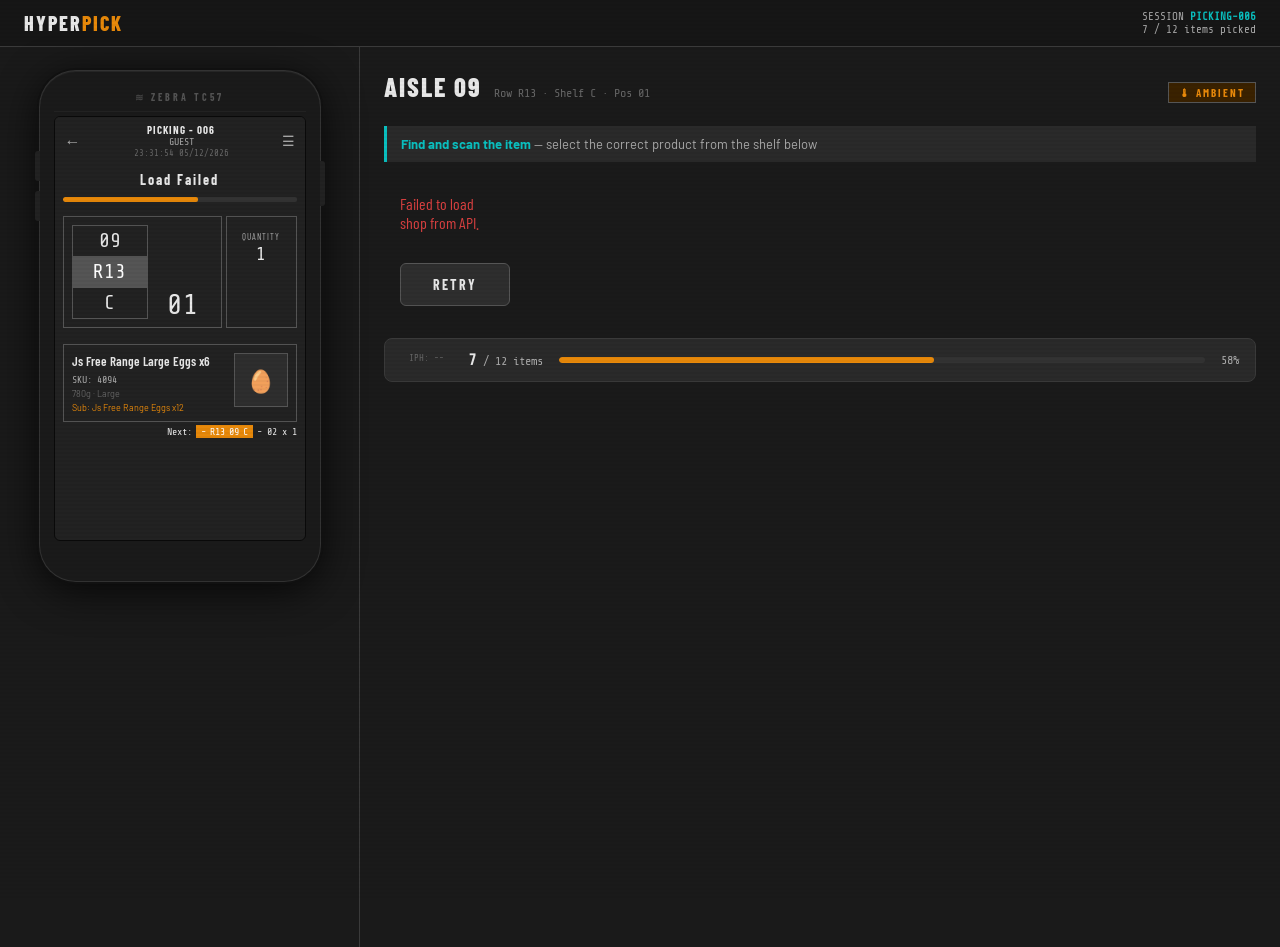
==== commit b5e9e113: "Update" ====
--- a/picksim-main.html
+++ b/picksim-main.html
@@ -266,7 +266,7 @@
   if (session.currentIdx >= session.pickList.length) { showComplete(); return; }
   session.phase = "item";
   const item = session.pickList[session.currentIdx];
-  session.correctItemId = item.id;
+  session.correctItemId = item.sku;
   session.correctTote   = item.tote;  // use pre-assigned tote from API
 
   const total  = session.pickList.length;
@@ -324,7 +324,7 @@
   displayItems.forEach(di => {
     const tile = document.createElement("div");
     tile.className   = "item-tile";
-    tile.dataset.id  = di.id;
+    tile.dataset.id  = di.sku;
     tile.innerHTML   = `
       <div class="tile-img">${di.emoji}</div>
       <div class="tile-name">${di.name}</div>
@@ -332,7 +332,7 @@
       <div class="tile-weight">${di.size}</div>
       <div class="tile-sku">SKU: ${di.sku}</div>
     `;
-    tile.addEventListener("click", () => handleItemClick(tile, di.id));
+    tile.addEventListener("click", () => handleItemClick(tile, di.sku));
     grid.appendChild(tile);
   });
 
@@ -367,9 +367,9 @@
   }));
 }
 
-function handleItemClick(tile, clickedId) {
+function handleItemClick(tile, clickedSku) {
   if (session.phase !== "item") return;
-  if (clickedId === session.correctItemId) {
+  if (clickedSku === session.correctItemId) {
     tile.classList.add("correct");
     document.querySelectorAll(".item-tile").forEach(t => { if (t !== tile) t.classList.add("dimmed"); });
     const item = session.pickList[session.currentIdx];
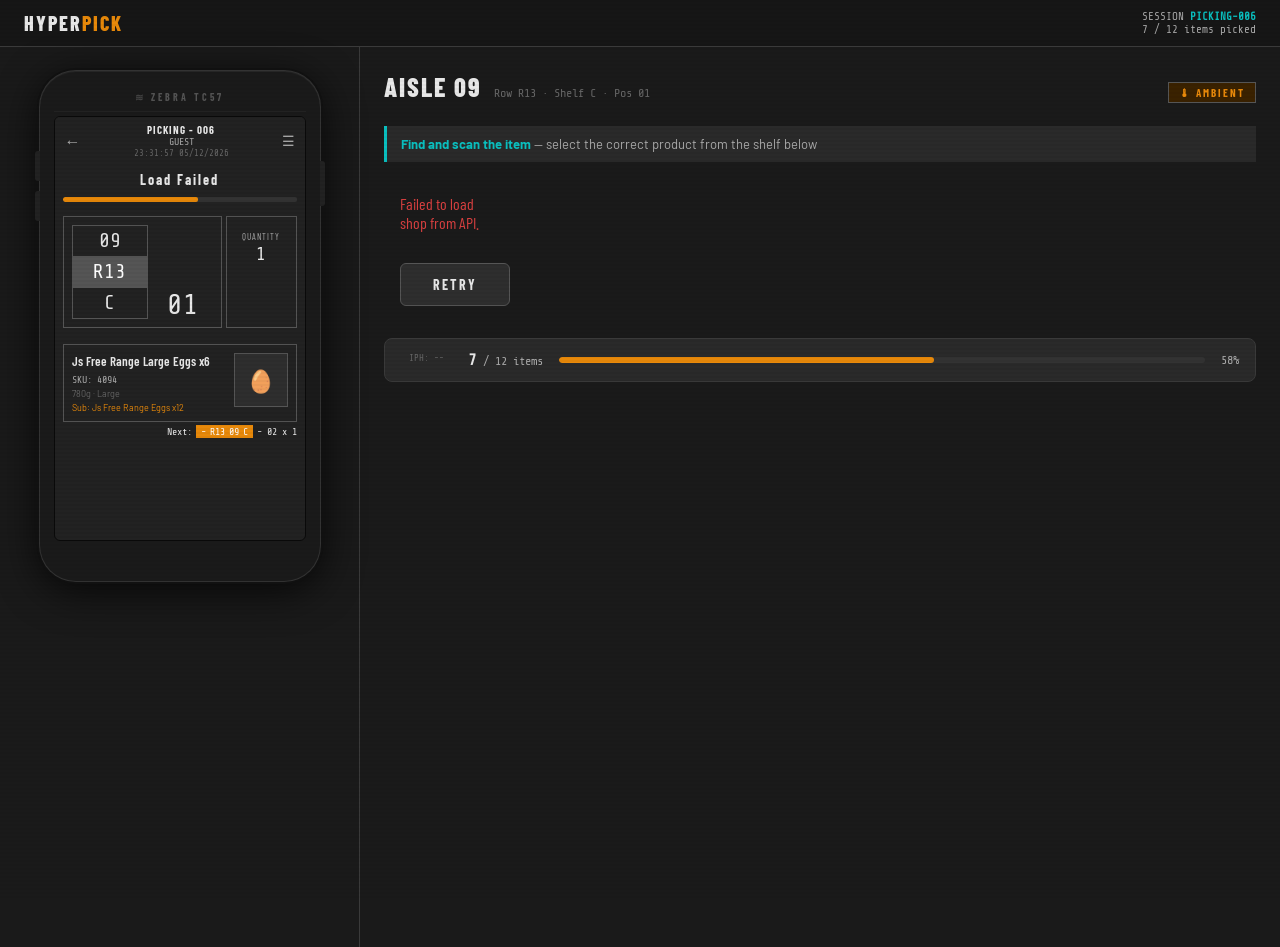
==== commit e36801af: "Update" ====
--- a/picksim-main.html
+++ b/picksim-main.html
@@ -388,12 +388,12 @@
     if (item.qty > 1) {
       setTimeout(() => {
         saveSession();
-        window.location.href = `quantity.html?item=${encodeURIComponent(item.name)}&qty=${item.qty}&tote=${session.correctTote}`;
+        window.location.href = `picksim-quantity.html?item=${encodeURIComponent(item.name)}&qty=${item.qty}&tote=${session.correctTote}`;
       }, 400);
     } else {
       setTimeout(() => {
         saveSession();
-        window.location.href = `tote.html?item=${encodeURIComponent(item.name)}&qty=${item.qty}&tote=${session.correctTote}&id=T${String(Math.floor(Math.random()*90000)+10000)}`;
+        window.location.href = `picksim-tote.html?item=${encodeURIComponent(item.name)}&qty=${item.qty}&tote=${session.correctTote}&id=T${String(Math.floor(Math.random()*90000)+10000)}`;
       }, 400);
     }
   } else {
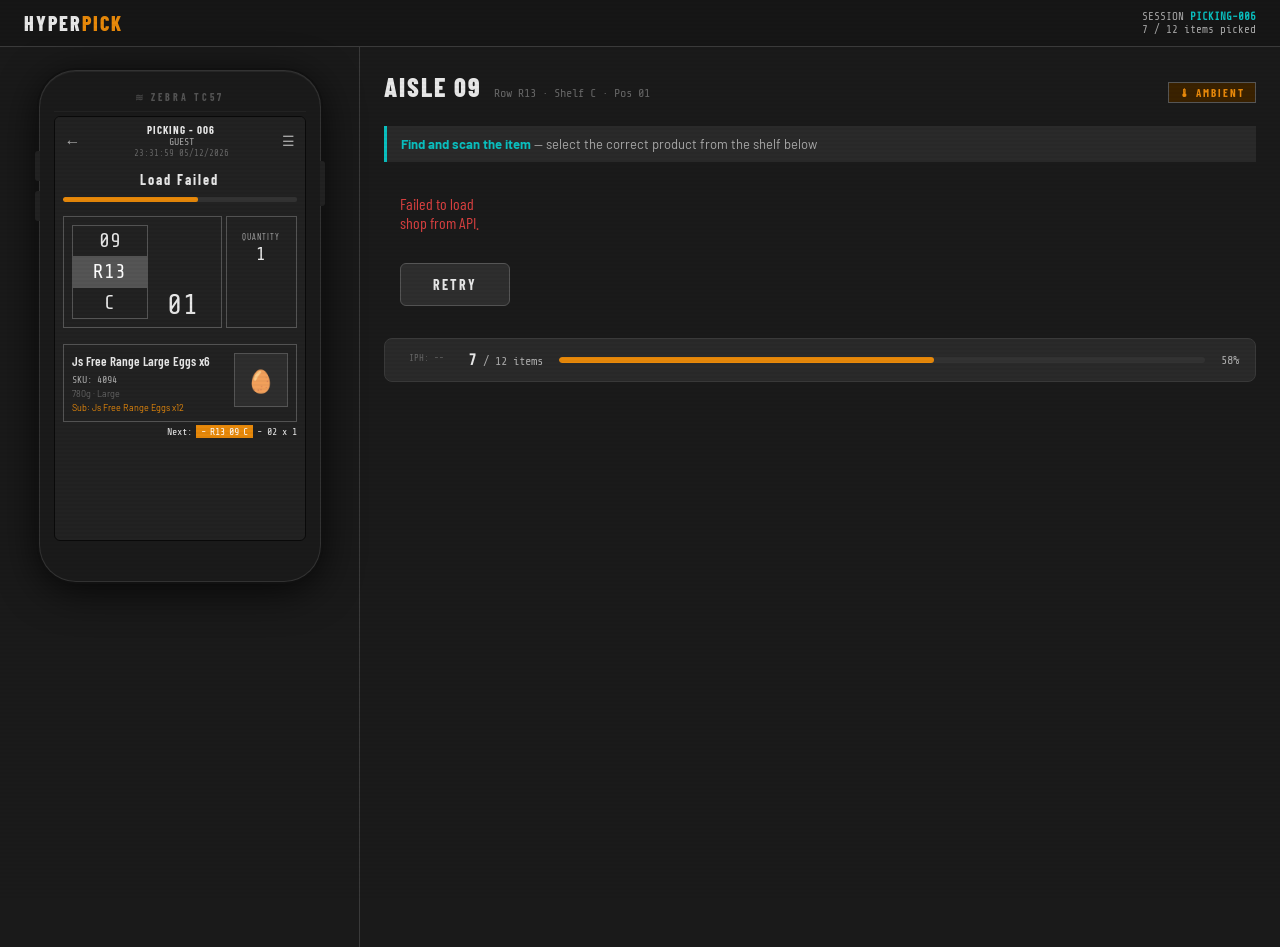
==== commit ea3d6de0: "Update" ====
--- a/picksim-main.html
+++ b/picksim-main.html
@@ -175,6 +175,10 @@
   pickList: [], currentIdx: 0, phase: "item",
   correctItemId: null, correctTote: null
 };
+
+function randBetween(min, max) {
+  return Math.floor(Math.random() * (max - min + 1)) + min;
+}
 
 function saveSession() {
   sessionStorage.setItem("hyperpick_session", JSON.stringify({
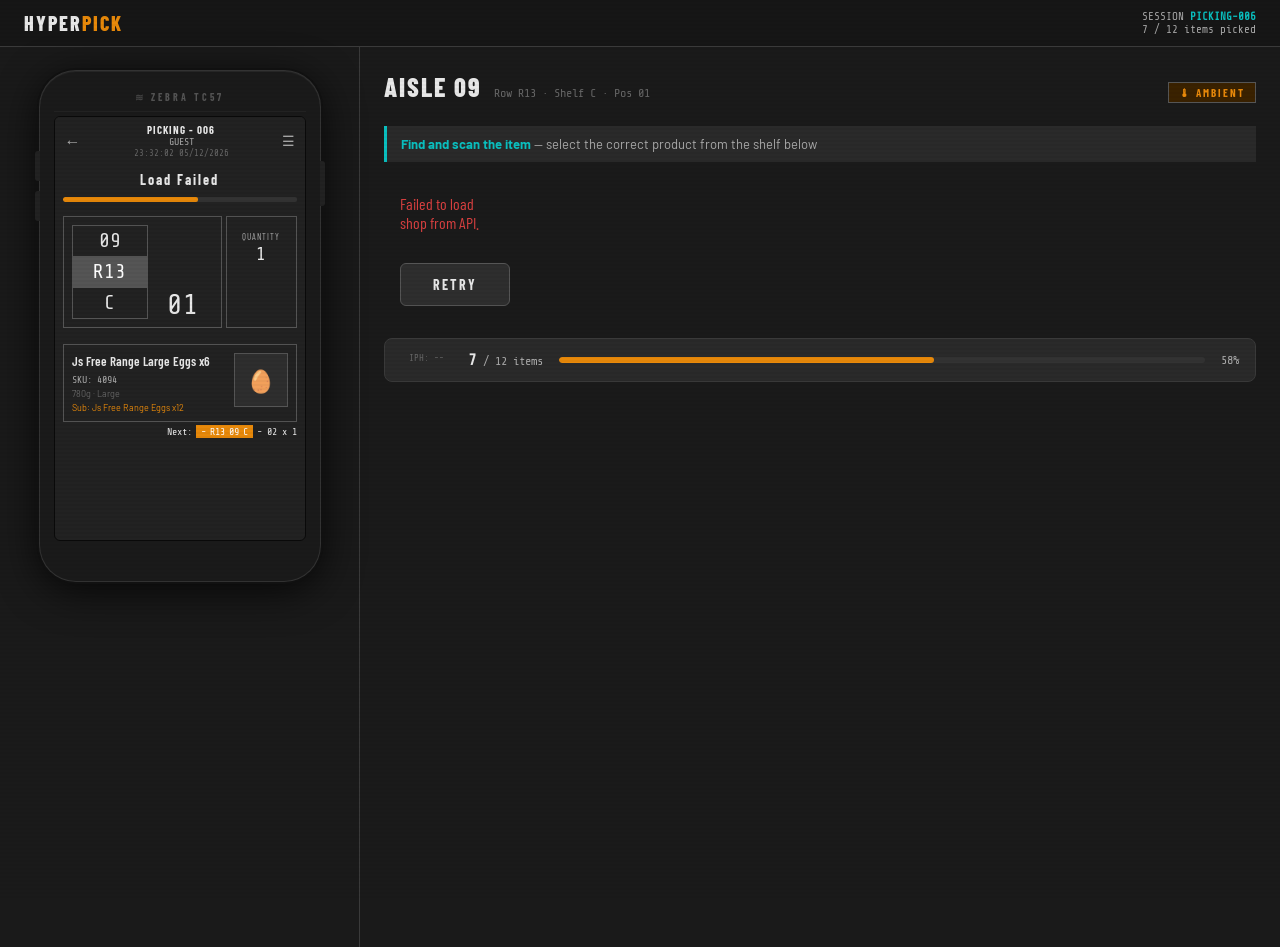
==== commit c05e4263: "Update" ====
--- a/picksim-main.html
+++ b/picksim-main.html
@@ -158,7 +158,7 @@
 
 <script>
 const API = "https://shop.hyperionserver.uk";
-let simulatedSeconds  = 0;
+let simulatedSeconds  = randBetween(60, 300);
 let lastAisle = null;
 
 function toggleMenu() {
@@ -379,7 +379,7 @@
     const item = session.pickList[session.currentIdx];
 
     // Base time per item
-    simulatedSeconds += randBetween(1, 15);
+    simulatedSeconds += randBetween(3, 30);
 
     // Aisle change penalty
     if (lastAisle !== null && lastAisle !== item.aisle) {
